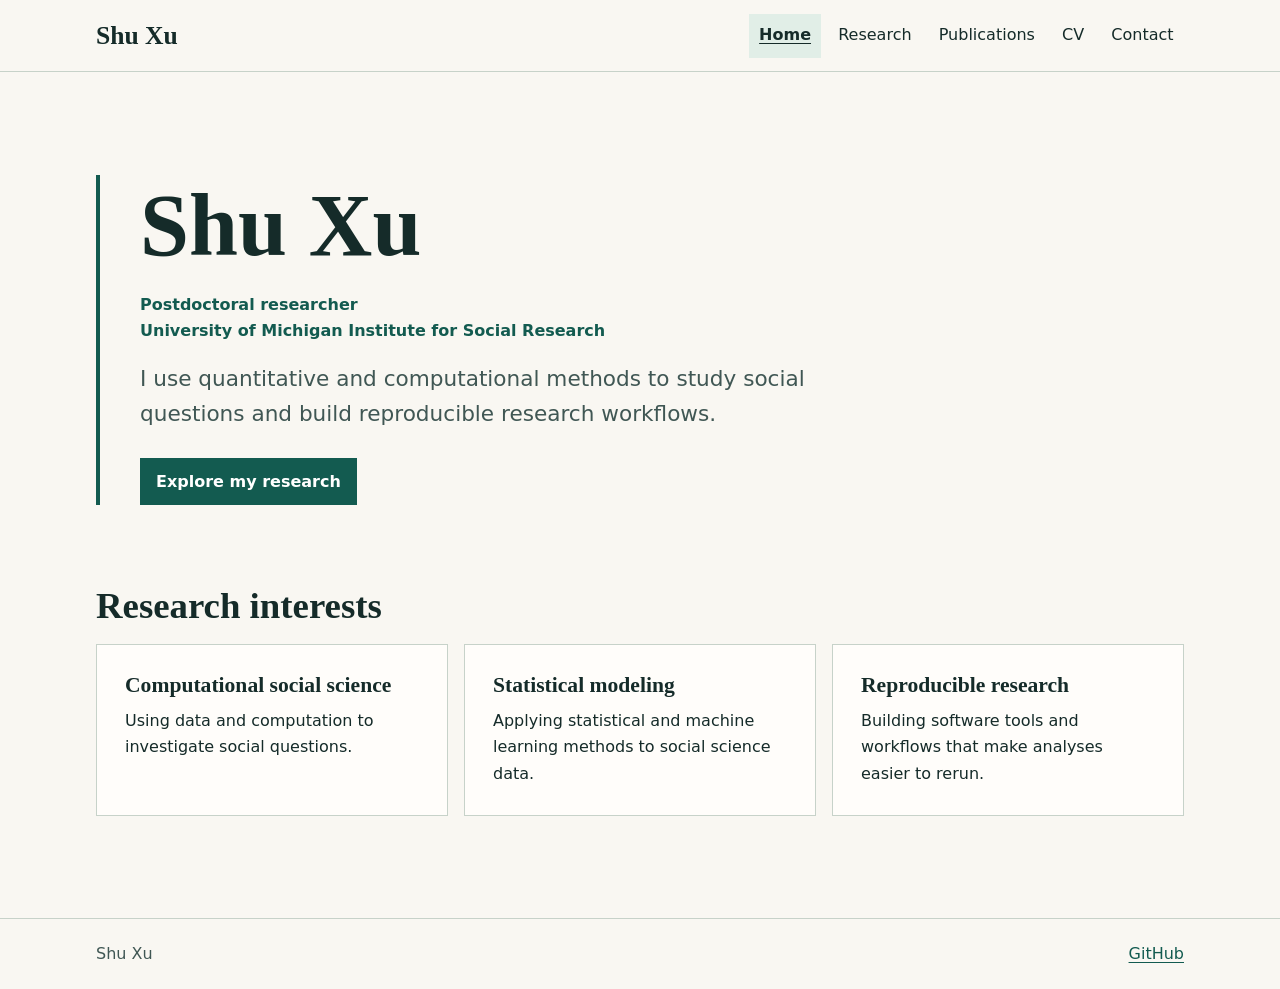
==== index.html @ 68ce2e98 "Rebuild five-page academic portfolio" ====
<!doctype html>
<html lang="en">
<head>
  <meta charset="utf-8">
  <meta name="viewport" content="width=device-width, initial-scale=1">
  <meta name="description" content="Postdoctoral researcher at the University of Michigan Institute for Social Research.">
  <title>Shu Xu | Academic portfolio</title>
  <link rel="stylesheet" href="styles.css">
</head>
<body>
  <a class="skip" href="#main">Skip to content</a>
  <header class="site-header">
    <div class="wrap header-inner">
      <a class="brand" href="index.html">Shu Xu</a>
      <nav aria-label="Primary navigation">
        <ul>
          <li><a href="index.html" aria-current="page">Home</a></li>
          <li><a href="research.html">Research</a></li>
          <li><a href="publications.html">Publications</a></li>
          <li><a href="cv.html">CV</a></li>
          <li><a href="contact.html">Contact</a></li>
        </ul>
      </nav>
    </div>
  </header>
  <main id="main" class="wrap" tabindex="-1">
    <div class="intro home">
      <h1>Shu Xu</h1>
      <p class="role">Postdoctoral researcher<br>University of Michigan Institute for Social Research</p><p class="lede">I use quantitative and computational methods to study social questions and build reproducible research workflows.</p><a class="button" href="research.html">Explore my research</a>
    </div>
    <section class="section"><h2>Research interests</h2><div class="grid"><div class="card"><h3>Computational social science</h3><p>Using data and computation to investigate social questions.</p></div><div class="card"><h3>Statistical modeling</h3><p>Applying statistical and machine learning methods to social science data.</p></div><div class="card"><h3>Reproducible research</h3><p>Building software tools and workflows that make analyses easier to rerun.</p></div></div></section>
  </main>
  <footer class="site-footer">
    <div class="wrap footer-inner">
      <span>Shu Xu</span>
      <a href="https://github.com/shuxu-dev">GitHub</a>
    </div>
  </footer>
</body>
</html>
---- styles.css ----
:root {
  color-scheme: light;
  --paper: #f9f7f2;
  --surface: #fffdfa;
  --ink: #152b29;
  --muted: #405754;
  --accent: #135b50;
  --line: #c7d2c9;
  --focus: #913908;
  font-family: system-ui, sans-serif;
  line-height: 1.65;
  color: var(--ink);
  background: var(--paper);
}

* { box-sizing: border-box; }

body {
  margin: 0;
  min-height: 100vh;
  display: flex;
  flex-direction: column;
}

.wrap {
  width: min(100% - 2.5rem, 68rem);
  margin-inline: auto;
}

a { color: var(--accent); text-underline-offset: .2em; }
a:hover { text-decoration-thickness: .15em; }
:focus-visible { outline: 3px solid var(--focus); outline-offset: 4px; }

.skip {
  position: absolute;
  top: .75rem;
  left: 1rem;
  z-index: 1;
  padding: .55rem 1rem;
  background: var(--surface);
  transform: translateY(-200%);
}

.skip:focus { transform: none; }

.site-header { border-bottom: 1px solid var(--line); }
.header-inner, .footer-inner {
  display: flex;
  flex-wrap: wrap;
  align-items: center;
  justify-content: space-between;
  gap: .5rem 1.5rem;
  padding-block: .85rem;
}

.brand {
  font: 700 1.6rem Georgia, serif;
  color: var(--ink);
  text-decoration: none;
}

nav ul {
  display: flex;
  flex-wrap: wrap;
  gap: .25rem .4rem;
  list-style: none;
  margin: 0;
  padding: 0;
}

nav a {
  display: block;
  padding: .55rem .65rem;
  color: var(--ink);
  text-decoration: none;
}

nav a:hover, nav a[aria-current="page"] { text-decoration: underline; }
nav a[aria-current="page"] { background: #e1eee7; font-weight: 650; }

main { flex: 1; padding-block: clamp(2.5rem, 8vw, 6.5rem); }
.intro { max-width: 48rem; }
.intro.home { border-left: .25rem solid var(--accent); padding-left: clamp(1rem, 4vw, 2.5rem); }

h1, h2, h3, dt {
  font-family: Georgia, "Times New Roman", serif;
  line-height: 1.15;
}

h1 { font-size: clamp(2.65rem, 8vw, 5.5rem); margin: 0 0 1rem; }
h2 { font-size: clamp(1.6rem, 4vw, 2.3rem); margin: 0 0 1rem; }
h3, dt { font-size: 1.35rem; font-weight: 700; margin: 0 0 .65rem; }
p { margin: 0 0 1rem; }
.role { font-weight: 650; color: var(--accent); }
.lede { font-size: clamp(1.1rem, 2.5vw, 1.35rem); max-width: 53ch; color: var(--muted); }

.button {
  display: inline-block;
  margin-top: .65rem;
  background: var(--accent);
  color: white;
  padding: .65rem 1rem;
  font-weight: 650;
  text-decoration: none;
}

.button:hover { text-decoration: underline; }
.section { margin-top: clamp(2.5rem, 7vw, 5rem); }
.grid { display: grid; grid-template-columns: repeat(3, 1fr); gap: 1rem; }

.card, .panel {
  background: var(--surface);
  border: 1px solid var(--line);
  padding: clamp(1.1rem, 3vw, 1.75rem);
}

.panel { max-width: 43rem; margin-top: 1.75rem; }
.card p:last-child, .panel p:last-child { margin-bottom: 0; }
.rows { max-width: 47rem; margin: 0; }
.rows > div { padding-block: 1.2rem; border-top: 1px solid var(--line); }
.rows dd { margin: 0; color: var(--muted); }

.site-footer { border-top: 1px solid var(--line); color: var(--muted); }
.footer-inner { padding-block: 1.35rem; }

@media (max-width: 44rem) {
  .grid { grid-template-columns: 1fr; }
  .header-inner { align-items: flex-start; flex-direction: column; }
}
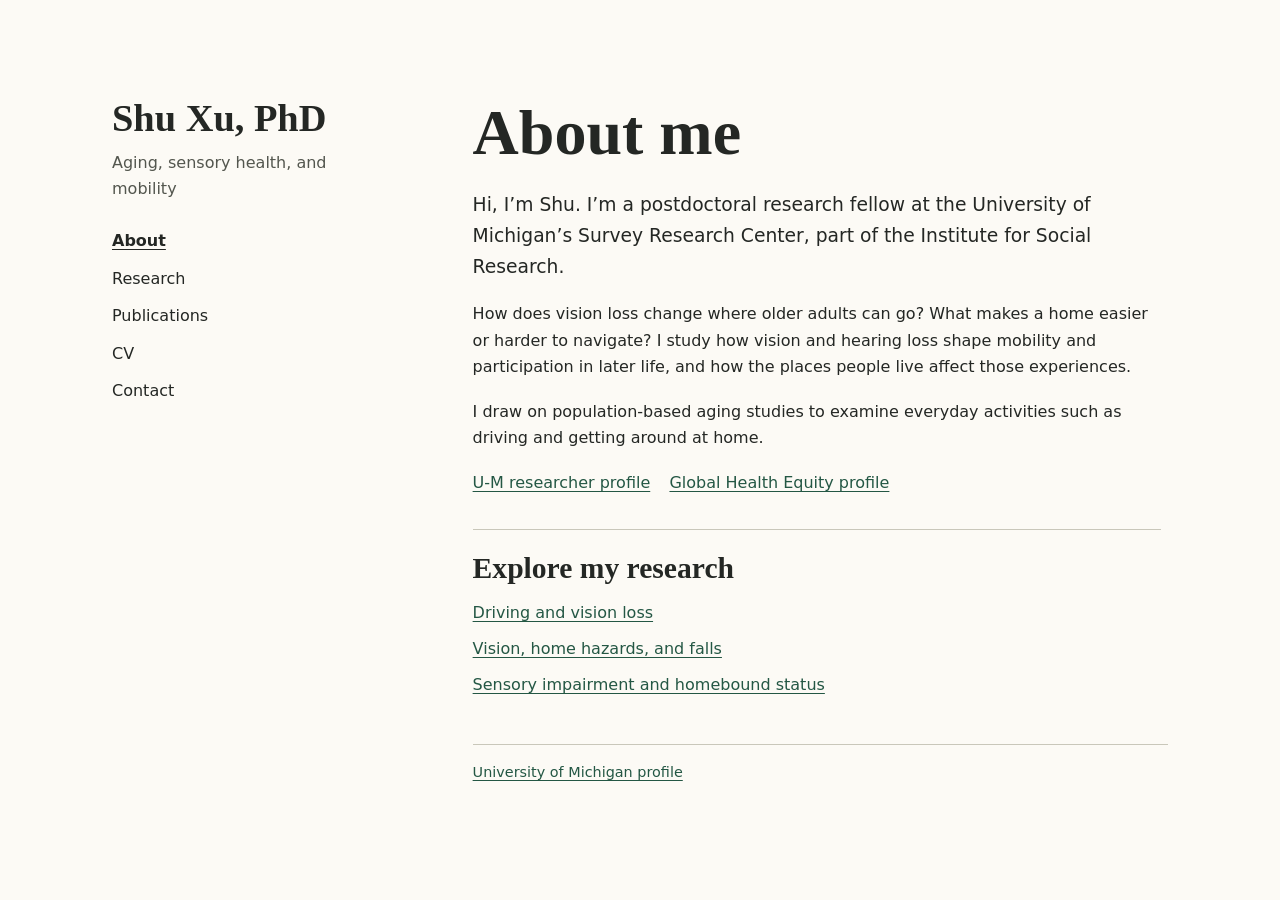
==== commit e63d8c05: "Center personal site on aging, sensory health, and mobility" ====
--- a/index.html
+++ b/index.html
@@ -3,38 +3,37 @@
 <head>
   <meta charset="utf-8">
   <meta name="viewport" content="width=device-width, initial-scale=1">
-  <meta name="description" content="Postdoctoral researcher at the University of Michigan Institute for Social Research.">
-  <title>Shu Xu | Academic portfolio</title>
+  <meta name="description" content="Shu Xu studies aging, sensory health, and mobility at the University of Michigan.">
+  <title>About | Shu Xu, PhD</title>
   <link rel="stylesheet" href="styles.css">
 </head>
 <body>
   <a class="skip" href="#main">Skip to content</a>
-  <header class="site-header">
-    <div class="wrap header-inner">
-      <a class="brand" href="index.html">Shu Xu</a>
-      <nav aria-label="Primary navigation">
+  <div class="layout">
+    <header>
+      <a class="name" href="index.html">Shu Xu, PhD</a>
+      <p class="subtitle">Aging, sensory health, and mobility</p>
+      <nav aria-label="Main navigation">
         <ul>
-          <li><a href="index.html" aria-current="page">Home</a></li>
+          <li><a href="index.html" aria-current="page">About</a></li>
           <li><a href="research.html">Research</a></li>
           <li><a href="publications.html">Publications</a></li>
           <li><a href="cv.html">CV</a></li>
           <li><a href="contact.html">Contact</a></li>
         </ul>
       </nav>
-    </div>
-  </header>
-  <main id="main" class="wrap" tabindex="-1">
-    <div class="intro home">
-      <h1>Shu Xu</h1>
-      <p class="role">Postdoctoral researcher<br>University of Michigan Institute for Social Research</p><p class="lede">I use quantitative and computational methods to study social questions and build reproducible research workflows.</p><a class="button" href="research.html">Explore my research</a>
-    </div>
-    <section class="section"><h2>Research interests</h2><div class="grid"><div class="card"><h3>Computational social science</h3><p>Using data and computation to investigate social questions.</p></div><div class="card"><h3>Statistical modeling</h3><p>Applying statistical and machine learning methods to social science data.</p></div><div class="card"><h3>Reproducible research</h3><p>Building software tools and workflows that make analyses easier to rerun.</p></div></div></section>
-  </main>
-  <footer class="site-footer">
-    <div class="wrap footer-inner">
-      <span>Shu Xu</span>
-      <a href="https://github.com/shuxu-dev">GitHub</a>
-    </div>
-  </footer>
+    </header>
+    <main id="main" tabindex="-1">
+      <h1>About me</h1>
+      <p class="intro">Hi, I’m Shu. I’m a postdoctoral research fellow at the University of Michigan’s Survey Research Center, part of the Institute for Social Research.</p>
+    <p>How does vision loss change where older adults can go? What makes a home easier or harder to navigate? I study how vision and hearing loss shape mobility and participation in later life, and how the places people live affect those experiences.</p>
+    <p>I draw on population-based aging studies to examine everyday activities such as driving and getting around at home.</p>
+    <p class="links"><a href="https://src.isr.umich.edu/research/faculty-profiles/profiles/xushu/">U-M researcher profile</a> <a href="https://globalhealthequity.umich.edu/member/shu-xu">Global Health Equity profile</a></p>
+    <section aria-labelledby="work"><h2 id="work">Explore my research</h2>
+      <ul class="index"><li><a href="research.html#driving">Driving and vision loss</a></li><li><a href="research.html#falls">Vision, home hazards, and falls</a></li><li><a href="research.html#homebound">Sensory impairment and homebound status</a></li></ul>
+    </section>
+    </main>
+    <footer><a href="https://src.isr.umich.edu/research/faculty-profiles/profiles/xushu/">University of Michigan profile</a></footer>
+  </div>
 </body>
 </html>
--- a/styles.css
+++ b/styles.css
@@ -1,129 +1,52 @@
 :root {
   color-scheme: light;
-  --paper: #f9f7f2;
-  --surface: #fffdfa;
-  --ink: #152b29;
-  --muted: #405754;
-  --accent: #135b50;
-  --line: #c7d2c9;
-  --focus: #913908;
-  font-family: system-ui, sans-serif;
-  line-height: 1.65;
+  --ink: #242724;
+  --muted: #53564e;
+  --paper: #fcfaf5;
+  --rule: #c9c7ba;
+  --link: #245744;
+  --focus: #974522;
+  background: var(--paper);
   color: var(--ink);
-  background: var(--paper);
+  font: 1rem/1.65 system-ui, sans-serif;
 }
-
 * { box-sizing: border-box; }
-
-body {
-  margin: 0;
-  min-height: 100vh;
-  display: flex;
-  flex-direction: column;
+body { margin: 0; }
+a { color: var(--link); text-underline-offset: .2em; }
+a:hover { text-decoration-thickness: .14em; }
+:focus-visible { outline: 3px solid var(--focus); outline-offset: 4px; }
+.skip { position: absolute; top: .75rem; left: 1rem; padding: .5rem .8rem; background: var(--paper); transform: translateY(-250%); }
+.skip:focus { transform: none; }
+.layout {
+  width: min(100% - 2.5rem, 66rem);
+  margin-inline: auto;
+  padding-block: clamp(2rem, 8vw, 6rem) 2rem;
+  display: grid;
+  grid-template-columns: minmax(12rem, 1fr) minmax(0, 2.45fr);
+  gap: 2.5rem clamp(2rem, 6vw, 5rem);
+  align-items: start;
 }
-
-.wrap {
-  width: min(100% - 2.5rem, 68rem);
-  margin-inline: auto;
+.name, h1, h2 { font-family: Georgia, "Times New Roman", serif; line-height: 1.15; }
+.name { font-size: clamp(1.8rem, 4vw, 2.4rem); font-weight: bold; color: var(--ink); text-decoration: none; }
+.subtitle { color: var(--muted); margin: .6rem 0 1.25rem; }
+nav ul, .index, .publications { list-style: none; padding: 0; margin: 0; }
+nav a { display: inline-block; padding: .35rem 0; color: var(--ink); text-decoration: none; }
+nav a:hover, nav a[aria-current="page"] { text-decoration: underline; }
+nav a[aria-current="page"] { font-weight: 700; }
+main { max-width: 43rem; }
+h1 { font-size: clamp(2.25rem, 6vw, 4rem); margin: 0 0 1.3rem; }
+h2 { font-size: clamp(1.4rem, 4vw, 1.85rem); margin: 0 0 .65rem; }
+p { margin: 0 0 1.15rem; }
+.intro { font-size: 1.17rem; }
+.links { display: flex; flex-wrap: wrap; gap: .5rem 1.2rem; }
+section { border-top: 1px solid var(--rule); margin-top: 2rem; padding-top: 1.35rem; }
+.index a { display: inline-block; padding-block: .3rem; }
+.publications li { border-top: 1px solid var(--rule); padding-block: 1rem; }
+.publications li p { margin: .4rem 0 0; color: var(--muted); }
+footer { grid-column: 2; border-top: 1px solid var(--rule); padding-top: 1rem; font-size: .9rem; }
+@media (max-width: 43rem) {
+  .layout { grid-template-columns: minmax(0, 1fr); gap: 2rem; }
+  header { border-bottom: 1px solid var(--rule); padding-bottom: .65rem; }
+  nav ul { display: flex; flex-wrap: wrap; gap: .25rem 1rem; }
+  footer { grid-column: auto; }
 }
-
-a { color: var(--accent); text-underline-offset: .2em; }
-a:hover { text-decoration-thickness: .15em; }
-:focus-visible { outline: 3px solid var(--focus); outline-offset: 4px; }
-
-.skip {
-  position: absolute;
-  top: .75rem;
-  left: 1rem;
-  z-index: 1;
-  padding: .55rem 1rem;
-  background: var(--surface);
-  transform: translateY(-200%);
-}
-
-.skip:focus { transform: none; }
-
-.site-header { border-bottom: 1px solid var(--line); }
-.header-inner, .footer-inner {
-  display: flex;
-  flex-wrap: wrap;
-  align-items: center;
-  justify-content: space-between;
-  gap: .5rem 1.5rem;
-  padding-block: .85rem;
-}
-
-.brand {
-  font: 700 1.6rem Georgia, serif;
-  color: var(--ink);
-  text-decoration: none;
-}
-
-nav ul {
-  display: flex;
-  flex-wrap: wrap;
-  gap: .25rem .4rem;
-  list-style: none;
-  margin: 0;
-  padding: 0;
-}
-
-nav a {
-  display: block;
-  padding: .55rem .65rem;
-  color: var(--ink);
-  text-decoration: none;
-}
-
-nav a:hover, nav a[aria-current="page"] { text-decoration: underline; }
-nav a[aria-current="page"] { background: #e1eee7; font-weight: 650; }
-
-main { flex: 1; padding-block: clamp(2.5rem, 8vw, 6.5rem); }
-.intro { max-width: 48rem; }
-.intro.home { border-left: .25rem solid var(--accent); padding-left: clamp(1rem, 4vw, 2.5rem); }
-
-h1, h2, h3, dt {
-  font-family: Georgia, "Times New Roman", serif;
-  line-height: 1.15;
-}
-
-h1 { font-size: clamp(2.65rem, 8vw, 5.5rem); margin: 0 0 1rem; }
-h2 { font-size: clamp(1.6rem, 4vw, 2.3rem); margin: 0 0 1rem; }
-h3, dt { font-size: 1.35rem; font-weight: 700; margin: 0 0 .65rem; }
-p { margin: 0 0 1rem; }
-.role { font-weight: 650; color: var(--accent); }
-.lede { font-size: clamp(1.1rem, 2.5vw, 1.35rem); max-width: 53ch; color: var(--muted); }
-
-.button {
-  display: inline-block;
-  margin-top: .65rem;
-  background: var(--accent);
-  color: white;
-  padding: .65rem 1rem;
-  font-weight: 650;
-  text-decoration: none;
-}
-
-.button:hover { text-decoration: underline; }
-.section { margin-top: clamp(2.5rem, 7vw, 5rem); }
-.grid { display: grid; grid-template-columns: repeat(3, 1fr); gap: 1rem; }
-
-.card, .panel {
-  background: var(--surface);
-  border: 1px solid var(--line);
-  padding: clamp(1.1rem, 3vw, 1.75rem);
-}
-
-.panel { max-width: 43rem; margin-top: 1.75rem; }
-.card p:last-child, .panel p:last-child { margin-bottom: 0; }
-.rows { max-width: 47rem; margin: 0; }
-.rows > div { padding-block: 1.2rem; border-top: 1px solid var(--line); }
-.rows dd { margin: 0; color: var(--muted); }
-
-.site-footer { border-top: 1px solid var(--line); color: var(--muted); }
-.footer-inner { padding-block: 1.35rem; }
-
-@media (max-width: 44rem) {
-  .grid { grid-template-columns: 1fr; }
-  .header-inner { align-items: flex-start; flex-direction: column; }
-}
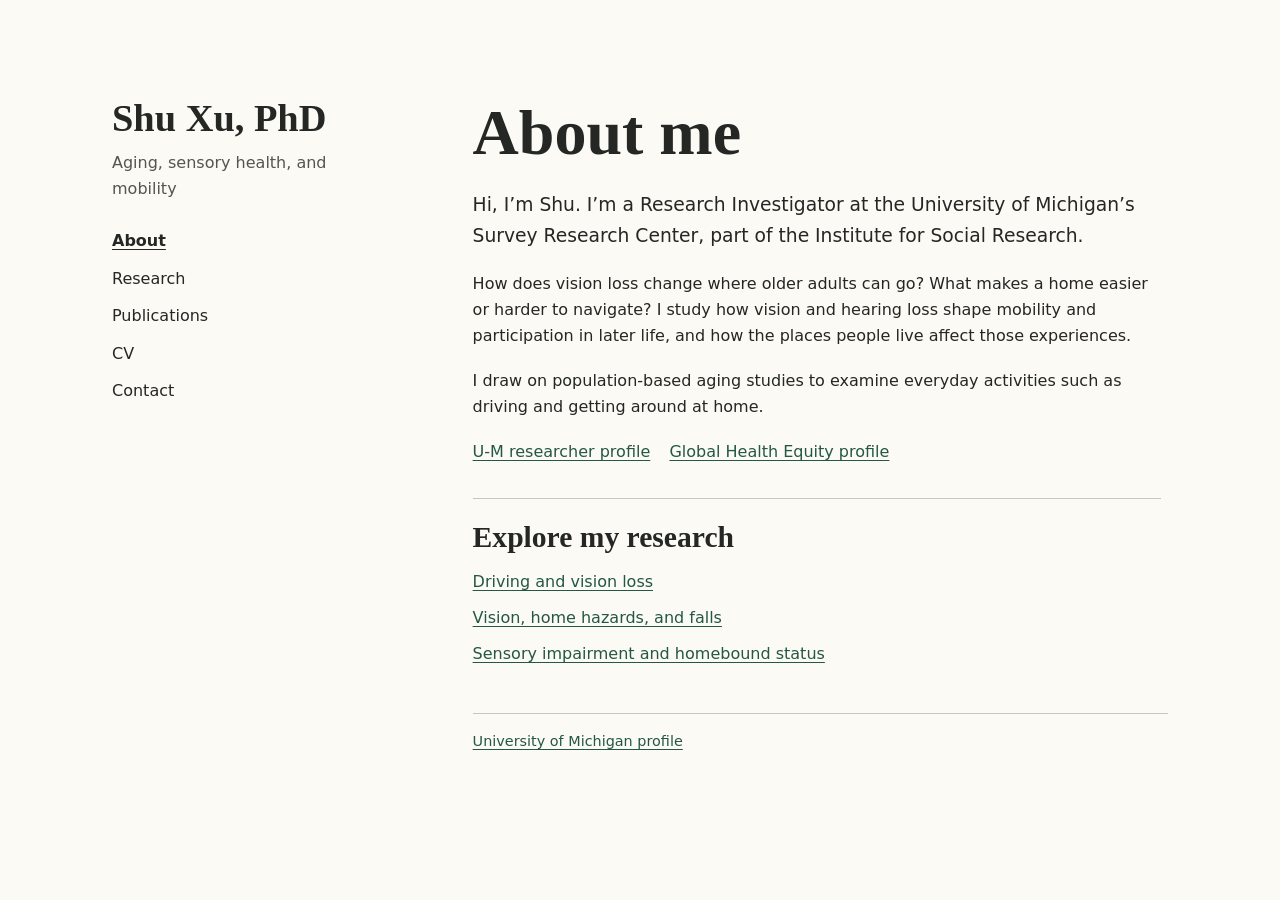
==== commit fb110ef1: "Update current appointment on index.html" ====
--- a/index.html
+++ b/index.html
@@ -25,7 +25,7 @@
     </header>
     <main id="main" tabindex="-1">
       <h1>About me</h1>
-      <p class="intro">Hi, I’m Shu. I’m a postdoctoral research fellow at the University of Michigan’s Survey Research Center, part of the Institute for Social Research.</p>
+      <p class="intro">Hi, I’m Shu. I’m a Research Investigator at the University of Michigan’s Survey Research Center, part of the Institute for Social Research.</p>
     <p>How does vision loss change where older adults can go? What makes a home easier or harder to navigate? I study how vision and hearing loss shape mobility and participation in later life, and how the places people live affect those experiences.</p>
     <p>I draw on population-based aging studies to examine everyday activities such as driving and getting around at home.</p>
     <p class="links"><a href="https://src.isr.umich.edu/research/faculty-profiles/profiles/xushu/">U-M researcher profile</a> <a href="https://globalhealthequity.umich.edu/member/shu-xu">Global Health Equity profile</a></p>
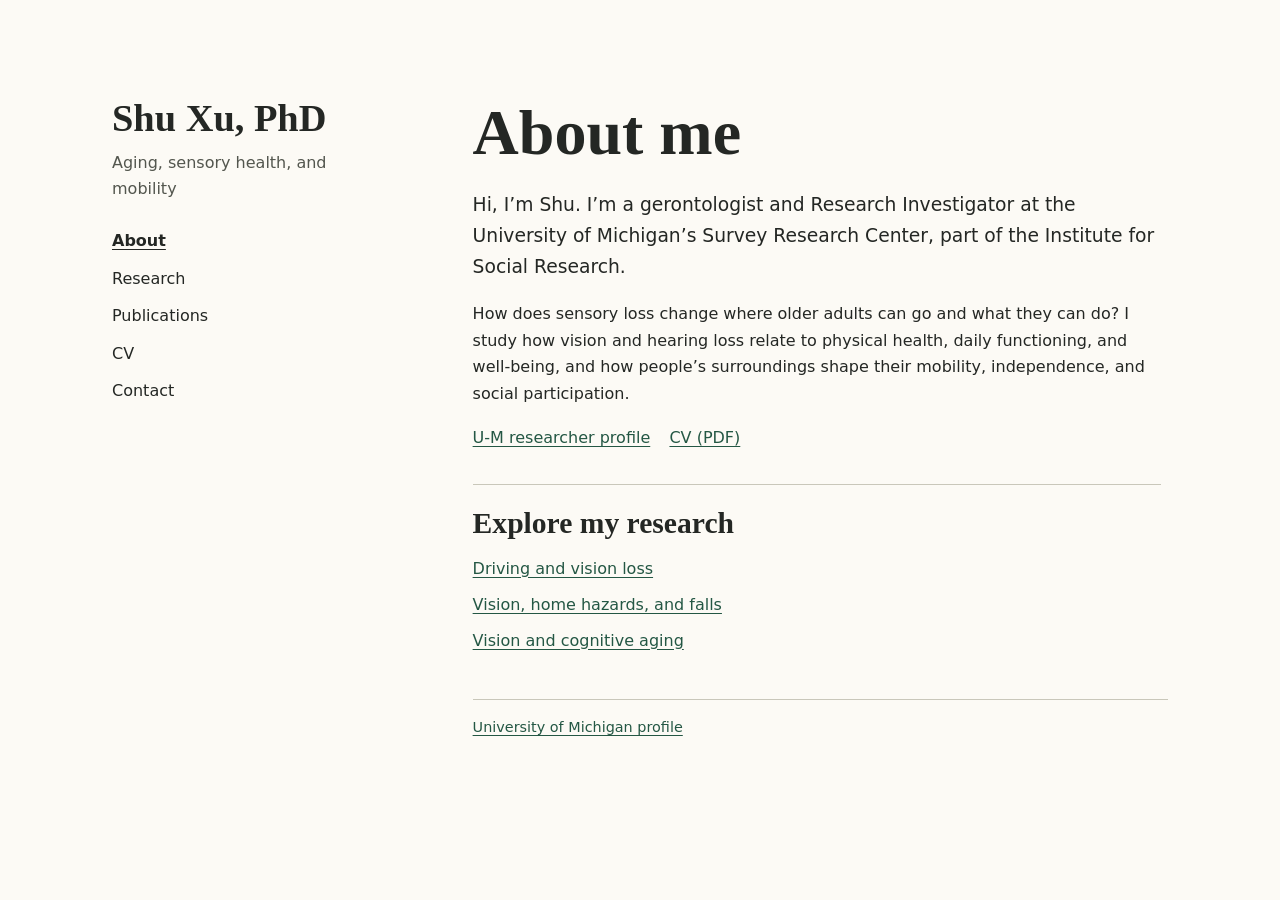
==== commit 198c6290: "Update portfolio from current U-M ISR profile and CV" ====
--- a/index.html
+++ b/index.html
@@ -25,13 +25,17 @@
     </header>
     <main id="main" tabindex="-1">
       <h1>About me</h1>
-      <p class="intro">Hi, I’m Shu. I’m a Research Investigator at the University of Michigan’s Survey Research Center, part of the Institute for Social Research.</p>
-    <p>How does vision loss change where older adults can go? What makes a home easier or harder to navigate? I study how vision and hearing loss shape mobility and participation in later life, and how the places people live affect those experiences.</p>
-    <p>I draw on population-based aging studies to examine everyday activities such as driving and getting around at home.</p>
-    <p class="links"><a href="https://src.isr.umich.edu/research/faculty-profiles/profiles/xushu/">U-M researcher profile</a> <a href="https://globalhealthequity.umich.edu/member/shu-xu">Global Health Equity profile</a></p>
-    <section aria-labelledby="work"><h2 id="work">Explore my research</h2>
-      <ul class="index"><li><a href="research.html#driving">Driving and vision loss</a></li><li><a href="research.html#falls">Vision, home hazards, and falls</a></li><li><a href="research.html#homebound">Sensory impairment and homebound status</a></li></ul>
-    </section>
+      <p class="intro">Hi, I’m Shu. I’m a gerontologist and Research Investigator at the University of Michigan’s Survey Research Center, part of the Institute for Social Research.</p>
+      <p>How does sensory loss change where older adults can go and what they can do? I study how vision and hearing loss relate to physical health, daily functioning, and well-being, and how people’s surroundings shape their mobility, independence, and social participation.</p>
+      <p class="links"><a href="https://src.isr.umich.edu/research/faculty-profiles/profiles/xushu/">U-M researcher profile</a> <a href="https://api.isr.umich.edu/wp-content/uploads/2024/06/Shu-Xu_CV_2026.10.pdf">CV (PDF)</a></p>
+      <section aria-labelledby="work">
+        <h2 id="work">Explore my research</h2>
+        <ul class="index">
+          <li><a href="research.html#driving">Driving and vision loss</a></li>
+          <li><a href="research.html#falls">Vision, home hazards, and falls</a></li>
+          <li><a href="research.html#cognition">Vision and cognitive aging</a></li>
+        </ul>
+      </section>
     </main>
     <footer><a href="https://src.isr.umich.edu/research/faculty-profiles/profiles/xushu/">University of Michigan profile</a></footer>
   </div>
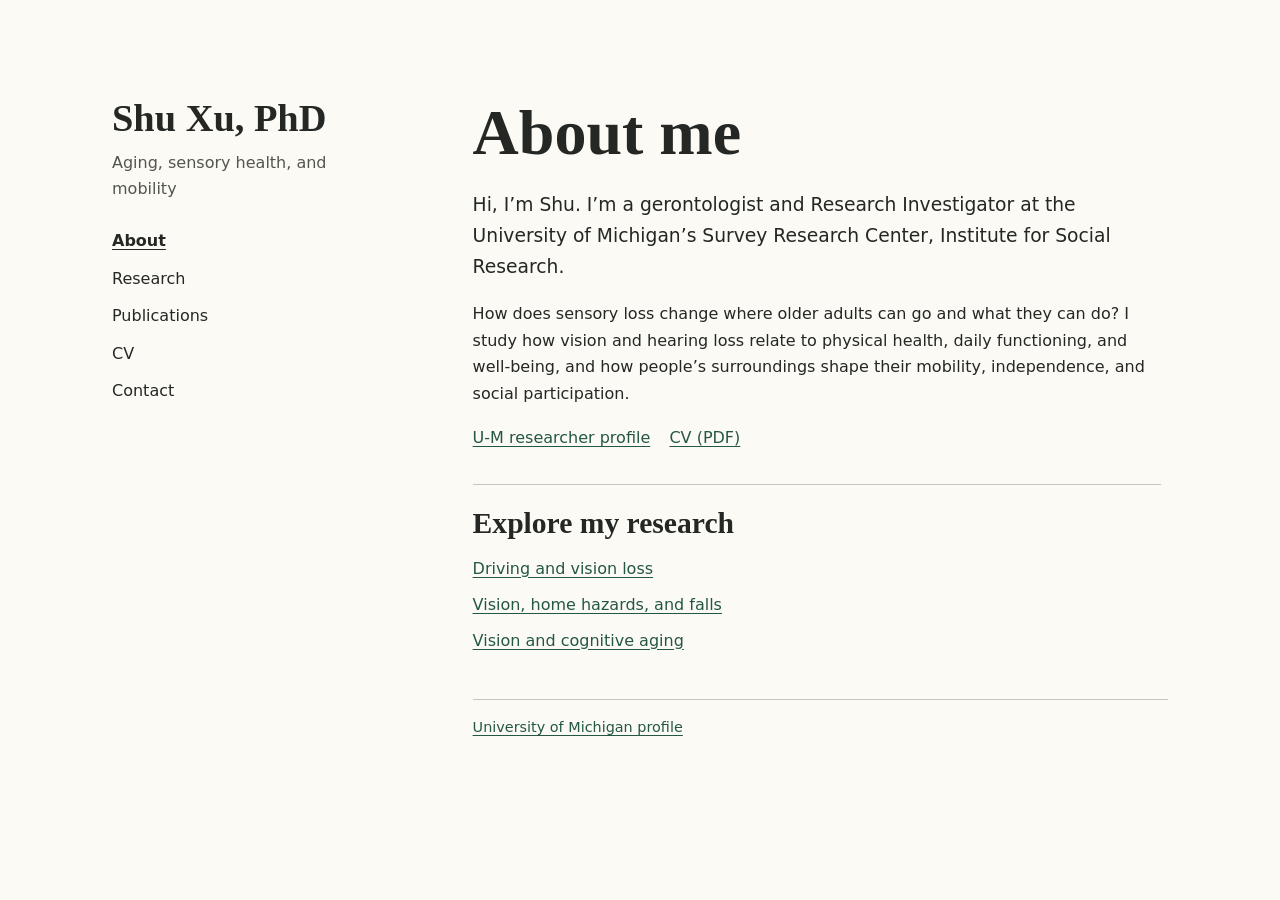
==== commit 05a3523b: "Simplify ISR affiliation on homepage" ====
--- a/index.html
+++ b/index.html
@@ -25,7 +25,7 @@
     </header>
     <main id="main" tabindex="-1">
       <h1>About me</h1>
-      <p class="intro">Hi, I’m Shu. I’m a gerontologist and Research Investigator at the University of Michigan’s Survey Research Center, part of the Institute for Social Research.</p>
+      <p class="intro">Hi, I’m Shu. I’m a gerontologist and Research Investigator at the University of Michigan’s Survey Research Center, Institute for Social Research.</p>
       <p>How does sensory loss change where older adults can go and what they can do? I study how vision and hearing loss relate to physical health, daily functioning, and well-being, and how people’s surroundings shape their mobility, independence, and social participation.</p>
       <p class="links"><a href="https://src.isr.umich.edu/research/faculty-profiles/profiles/xushu/">U-M researcher profile</a> <a href="https://api.isr.umich.edu/wp-content/uploads/2024/06/Shu-Xu_CV_2026.10.pdf">CV (PDF)</a></p>
       <section aria-labelledby="work">
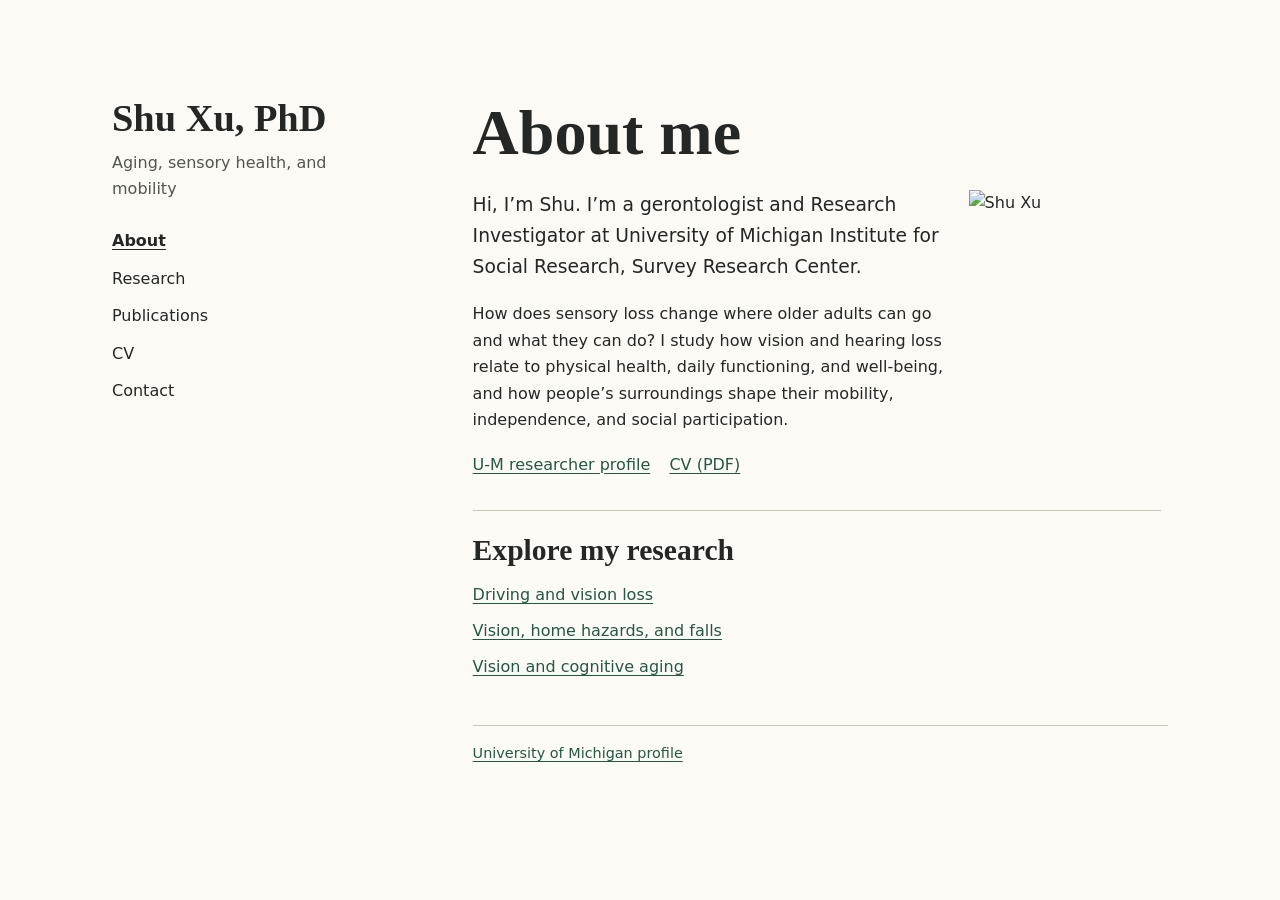
==== commit 2d5df30d: "Add ISR portrait and standardize affiliation" ====
--- a/index.html
+++ b/index.html
@@ -25,7 +25,8 @@
     </header>
     <main id="main" tabindex="-1">
       <h1>About me</h1>
-      <p class="intro">Hi, I’m Shu. I’m a gerontologist and Research Investigator at the University of Michigan’s Survey Research Center, Institute for Social Research.</p>
+      <img class="portrait" src="https://api.isr.umich.edu/wp-content/uploads/2024/06/Headshot_Shu-Xu-scaled.jpg" alt="Shu Xu" width="2048" height="2560">
+      <p class="intro">Hi, I’m Shu. I’m a gerontologist and Research Investigator at University of Michigan Institute for Social Research, Survey Research Center.</p>
       <p>How does sensory loss change where older adults can go and what they can do? I study how vision and hearing loss relate to physical health, daily functioning, and well-being, and how people’s surroundings shape their mobility, independence, and social participation.</p>
       <p class="links"><a href="https://src.isr.umich.edu/research/faculty-profiles/profiles/xushu/">U-M researcher profile</a> <a href="https://api.isr.umich.edu/wp-content/uploads/2024/06/Shu-Xu_CV_2026.10.pdf">CV (PDF)</a></p>
       <section aria-labelledby="work">
--- a/styles.css
+++ b/styles.css
@@ -50,3 +50,19 @@
   nav ul { display: flex; flex-wrap: wrap; gap: .25rem 1rem; }
   footer { grid-column: auto; }
 }
+
+.portrait {
+  display: block;
+  width: min(12rem, 100%);
+  height: auto;
+  margin-bottom: 1.4rem;
+}
+
+@media (min-width: 44rem) {
+  .portrait {
+    float: right;
+    width: clamp(8rem, 17vw, 12rem);
+    margin: 0 0 1rem 1.5rem;
+  }
+  main section { clear: both; }
+}
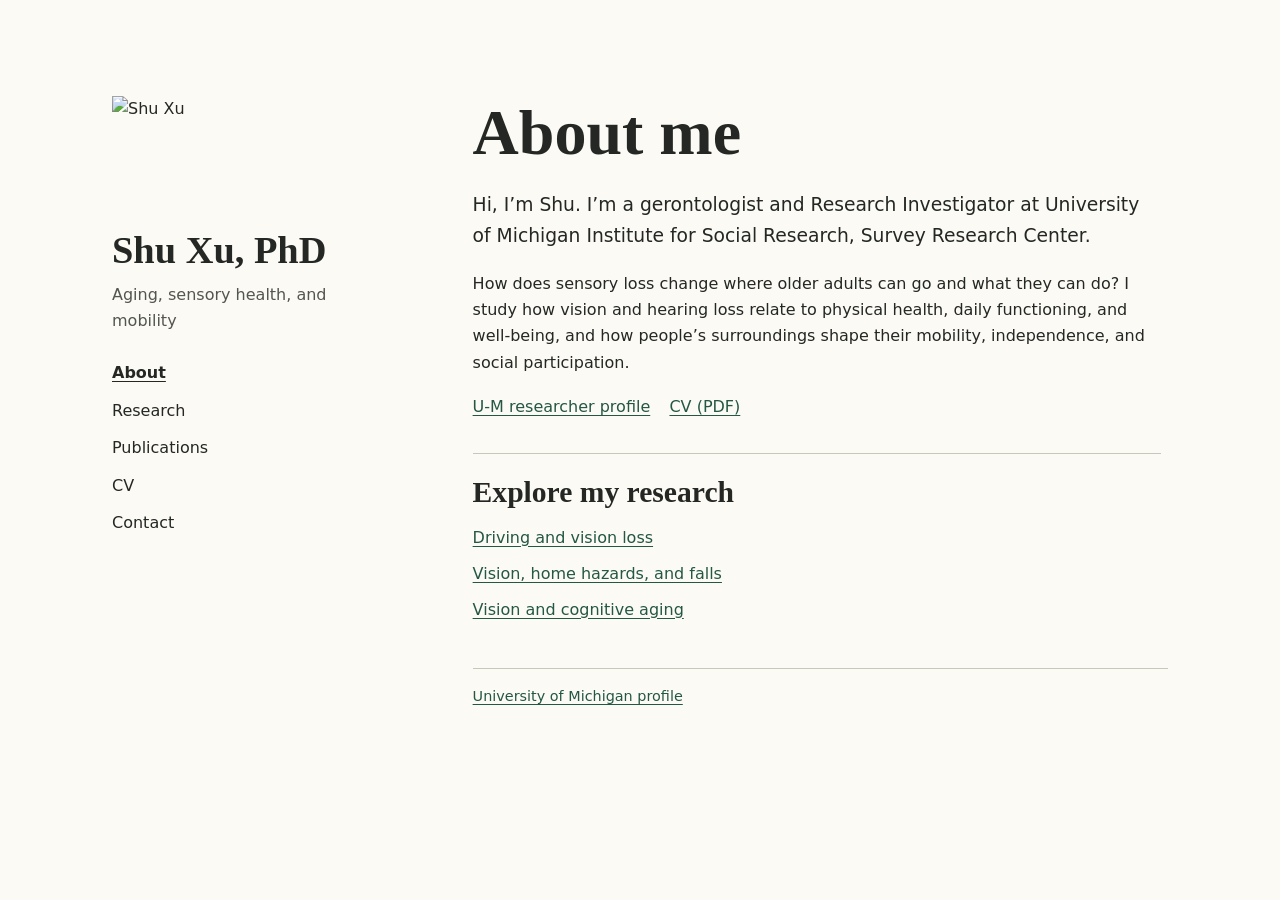
==== commit 4a1c149d: "Place portrait above name in homepage sidebar" ====
--- a/index.html
+++ b/index.html
@@ -11,6 +11,7 @@
   <a class="skip" href="#main">Skip to content</a>
   <div class="layout">
     <header>
+      <img class="portrait" src="https://api.isr.umich.edu/wp-content/uploads/2024/06/Headshot_Shu-Xu-scaled.jpg" alt="Shu Xu" width="2048" height="2560">
       <a class="name" href="index.html">Shu Xu, PhD</a>
       <p class="subtitle">Aging, sensory health, and mobility</p>
       <nav aria-label="Main navigation">
@@ -25,7 +26,6 @@
     </header>
     <main id="main" tabindex="-1">
       <h1>About me</h1>
-      <img class="portrait" src="https://api.isr.umich.edu/wp-content/uploads/2024/06/Headshot_Shu-Xu-scaled.jpg" alt="Shu Xu" width="2048" height="2560">
       <p class="intro">Hi, I’m Shu. I’m a gerontologist and Research Investigator at University of Michigan Institute for Social Research, Survey Research Center.</p>
       <p>How does sensory loss change where older adults can go and what they can do? I study how vision and hearing loss relate to physical health, daily functioning, and well-being, and how people’s surroundings shape their mobility, independence, and social participation.</p>
       <p class="links"><a href="https://src.isr.umich.edu/research/faculty-profiles/profiles/xushu/">U-M researcher profile</a> <a href="https://api.isr.umich.edu/wp-content/uploads/2024/06/Shu-Xu_CV_2026.10.pdf">CV (PDF)</a></p>
--- a/styles.css
+++ b/styles.css
@@ -53,16 +53,11 @@
 
 .portrait {
   display: block;
-  width: min(12rem, 100%);
+  width: min(5rem, 100%);
   height: auto;
-  margin-bottom: 1.4rem;
+  margin-bottom: .75rem;
 }
 
 @media (min-width: 44rem) {
-  .portrait {
-    float: right;
-    width: clamp(8rem, 17vw, 12rem);
-    margin: 0 0 1rem 1.5rem;
-  }
-  main section { clear: both; }
+  .portrait { width: 6rem; }
 }
